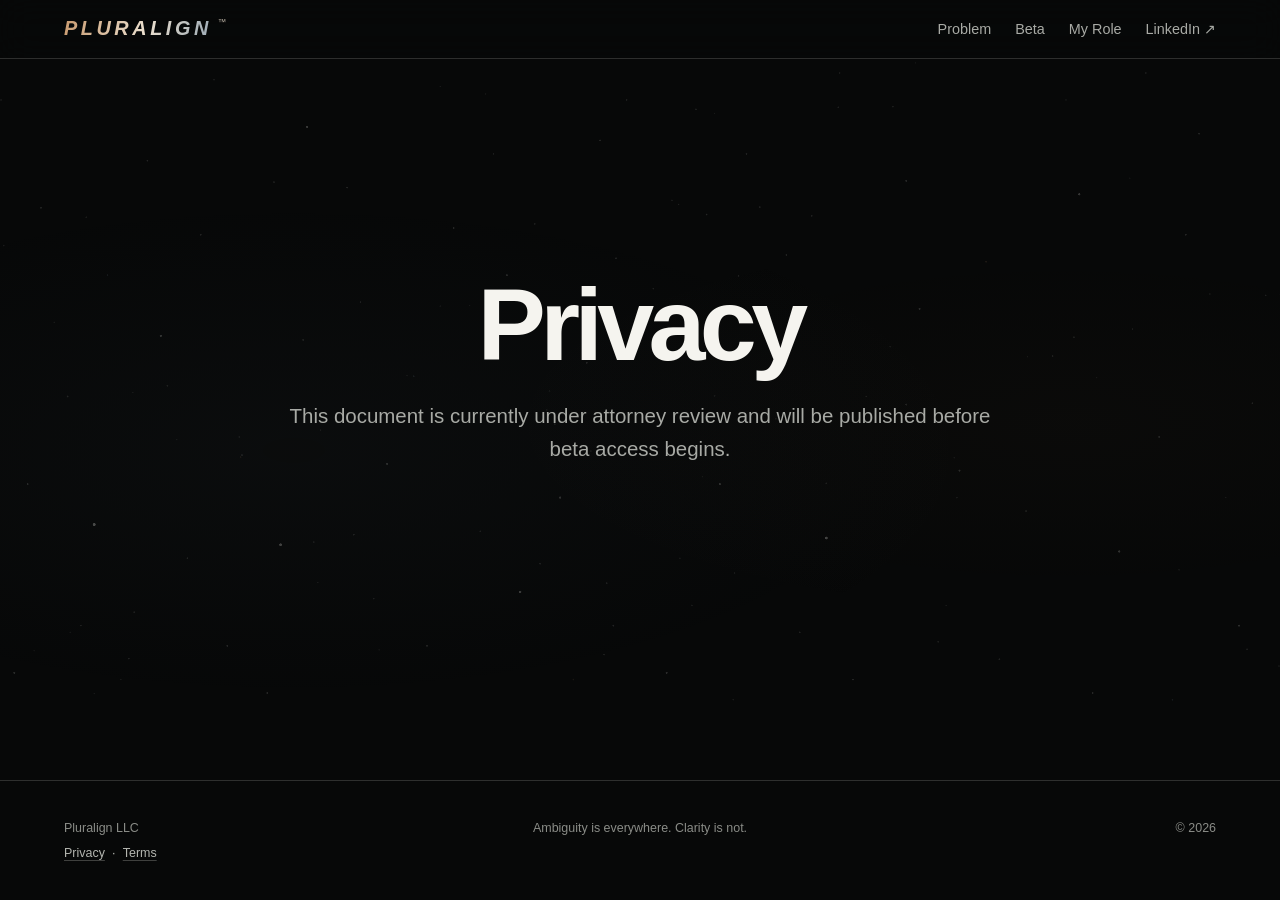
==== privacy/index.html @ baff6022 "Add beta legal page placeholders" ====
<!doctype html>
<html lang="en">
<head>
  <meta charset="utf-8" />
  <meta name="viewport" content="width=device-width, initial-scale=1" />
  <title>Privacy — Pluralign</title>
  <link rel="icon" href="../assets/favicon.svg" type="image/svg+xml" />
  <link rel="stylesheet" href="../styles.css?v=20260801-1" />
</head>
<body class="legal-body">
  <a class="skip" href="#main">Skip to Main Content</a>
  <header class="header">
    <a class="brand" href="../#top" aria-label="Pluralign trademark">PLURALIGN<sup class="brand-mark" aria-hidden="true">™</sup></a>
    <nav aria-label="Primary Navigation">
      <a href="../#problem">Problem</a>
      <a href="../#beta">Beta</a>
      <a href="../#role">My Role</a>
      <a href="https://www.linkedin.com/company/pluralign" target="_blank" rel="noopener noreferrer">LinkedIn ↗</a>
    </nav>
  </header>

  <main class="legal-main" id="main">
    <section class="section closing legal-page">
      <h1>Privacy</h1>
      <p class="legal-status">This document is currently under attorney review and will be published before beta access begins.</p>
    </section>
  </main>

  <footer>
    <div class="footer-identity">
      <span>Pluralign LLC</span>
      <nav class="footer-legal" aria-label="Legal">
        <a href="https://beta.getpluralign.com/privacy" aria-current="page">Privacy</a>
        <span aria-hidden="true">·</span>
        <a href="https://beta.getpluralign.com/terms">Terms</a>
      </nav>
    </div>
    <span class="footer-motto">Ambiguity is everywhere. Clarity is not.</span>
    <span class="footer-copyright">© 2026</span>
  </footer>
</body>
</html>
---- styles.css ----
:root{--black:#070808;--charcoal:#161817;--paper:#eeeae1;--white:#f5f4ef;--muted:#a8aaa5;--ink:#171817;--ink-muted:#62635f;--orange:#c86c3b;--gold:#d4a93d;--teal:#48a8a5;--blue:#4d86c6;--violet:#7b68bd;--line-dark:rgba(245,244,239,.16);--line-light:rgba(23,24,23,.17);--pad:clamp(1.25rem,5vw,5rem);font-family:Inter,"Helvetica Neue",Arial,sans-serif}*{box-sizing:border-box}html{scroll-behavior:smooth;background:var(--black)}body{margin:0;background:var(--black);color:var(--white);-webkit-font-smoothing:antialiased}a{color:inherit;text-decoration:none}.skip{position:fixed;left:1rem;top:1rem;transform:translateY(-180%);background:white;color:black;padding:.7rem 1rem;z-index:100}.skip:focus{transform:none}.header{position:sticky;top:0;z-index:10;display:flex;justify-content:space-between;align-items:center;padding:1.2rem var(--pad);background:rgba(7,8,8,.88);border-bottom:1px solid var(--line-dark);backdrop-filter:blur(16px)}.brand{font-weight:750}.header nav{display:flex;gap:1.5rem;color:var(--muted);font-size:.9rem}.header nav a:hover{color:var(--white)}.hero{position:relative;min-height:760px;padding:8rem var(--pad) 5rem;overflow:hidden;isolation:isolate}.eyebrow{font-family:ui-monospace,SFMono-Regular,Consolas,monospace;color:var(--muted);font-size:.78rem;letter-spacing:.09em}.hero h1{max-width:980px;margin:1.8rem 0 1.6rem;font-size:clamp(3.6rem,7vw,7.3rem);line-height:.94;letter-spacing:-.065em}.lead{max-width:780px;color:#c7c8c2;font-size:clamp(1.1rem,2vw,1.55rem);line-height:1.55}.chips{display:flex;flex-wrap:wrap;gap:.55rem;margin-top:2.2rem}.chips span{border:1px solid var(--line-dark);border-radius:999px;padding:.55rem .75rem;color:var(--muted);font-size:.78rem}.note{max-width:770px;margin-top:2.5rem;padding-left:1rem;border-left:2px solid var(--teal);color:#8f918c;line-height:1.6}.arcs{position:absolute;z-index:-1;right:-270px;bottom:-600px;width:1150px;height:1150px;opacity:.6}.arcs i{position:absolute;inset:calc(var(--i,0)*45px);border:1px solid transparent;border-radius:50%}.arcs i:nth-child(1){--i:0;border-top-color:var(--orange)}.arcs i:nth-child(2){--i:1;border-top-color:var(--gold)}.arcs i:nth-child(3){--i:2;border-top-color:var(--teal)}.arcs i:nth-child(4){--i:3;border-top-color:var(--blue)}.arcs i:nth-child(5){--i:4;border-top-color:var(--violet)}.section{padding:clamp(5rem,9vw,9rem) var(--pad)}.paper{background:var(--paper);color:var(--ink)}.dark{background:var(--charcoal);color:var(--white)}.section-label{display:flex;gap:1rem;padding-bottom:1rem;border-bottom:1px solid var(--line-light);color:var(--ink-muted);font-family:ui-monospace,SFMono-Regular,Consolas,monospace;font-size:.75rem;text-transform:uppercase}.section-label.light{border-color:var(--line-dark);color:var(--muted)}.two-col{display:grid;grid-template-columns:minmax(0,1.2fr) minmax(300px,.7fr);gap:clamp(3rem,9vw,10rem);padding-top:4rem}.section h2{margin:0;font-size:clamp(2.8rem,5.5vw,5.7rem);line-height:.98;letter-spacing:-.055em}.role-title{text-wrap:balance}.two-col p,.wide-copy{font-size:1rem;line-height:1.72;color:var(--ink-muted)}.dark .two-col p,.dark .wide-copy{color:#b7b9b3}.two-col p+p{margin-top:1.2rem}.list{margin-top:2rem}.list article{display:grid;grid-template-columns:45px 1fr;gap:1rem;padding:1rem 0;border-top:1px solid var(--line-light)}.list b{font-family:ui-monospace,SFMono-Regular,Consolas,monospace;color:var(--ink-muted)}blockquote{margin:1.8rem 0;padding:1.5rem;border-left:3px solid var(--teal);background:rgba(72,168,165,.08);font-size:1.3rem;line-height:1.5}.wide-copy{max-width:850px;margin-top:1.8rem}.cards{display:grid;gap:1rem;margin-top:3rem}.cards.three{grid-template-columns:repeat(3,1fr)}.cards.two{grid-template-columns:repeat(2,1fr)}.cards article,.principle-card{min-height:230px;padding:1.6rem;border:1px solid var(--line-light);background:rgba(255,255,255,.35)}.cards article>span{font-family:ui-monospace,SFMono-Regular,Consolas,monospace;color:var(--ink-muted);font-size:.72rem}.cards h3{margin:3rem 0 1rem;font-size:1.9rem;letter-spacing:-.04em}.cards p{color:var(--ink-muted);line-height:1.6}.metric-grid{display:grid;grid-template-columns:repeat(2,1fr);gap:1px;margin-top:3rem;background:var(--line-dark)}.metric-grid article{min-height:180px;padding:1.7rem;background:var(--charcoal)}.metric-grid b{color:var(--muted);font-family:ui-monospace,SFMono-Regular,Consolas,monospace}.metric-grid p{margin-top:3.5rem;font-size:1.35rem}.decision-list{margin-top:3rem}.decision-list article{display:grid;grid-template-columns:1fr 1fr;gap:3rem;padding:1.5rem 0;border-top:1px solid var(--line-dark)}.decision-list h3{margin:0;font-size:1.35rem}.decision-list p{margin:0;color:#b7b9b3;line-height:1.6}.dark-chips span{border-color:var(--line-light);color:var(--ink-muted)}.closing{text-align:center;min-height:620px;display:flex;flex-direction:column;align-items:center;justify-content:center;background:var(--black);position:relative}.closing h2{max-width:900px;margin:1.5rem auto}.closing>p:not(.eyebrow){max-width:720px;margin:1.5rem auto;color:var(--muted);line-height:1.65}.actions{display:flex;justify-content:center;gap:.8rem;margin-top:1.2rem}.button{display:inline-flex;padding:1rem 1.2rem;background:var(--white);color:var(--black);font-weight:700}.button.secondary{background:transparent;color:var(--white);border:1px solid var(--line-dark)}.public-notice{width:min(720px,100%);margin-top:clamp(4rem,8vw,7rem);padding:2rem 0 2.5rem;border-top:1px solid var(--line-dark);text-align:left}.public-notice .public-notice-heading{margin:0 0 1rem;color:var(--muted);font-family:ui-monospace,SFMono-Regular,Consolas,monospace;font-size:.72rem;letter-spacing:.12em;line-height:1.5;text-transform:uppercase}.public-notice .public-notice-body{max-width:64ch;margin:0;color:#c2c4be;font-size:1rem;line-height:1.7}footer{display:grid;grid-template-columns:1fr auto 1fr;gap:2rem;padding:2.5rem var(--pad);border-top:1px solid var(--line-dark);color:#8a8c87;font-size:.78rem}footer span:last-child{text-align:right}@media(max-width:800px){.header nav{display:none}.two-col{grid-template-columns:1fr}.cards.three,.cards.two,.metric-grid{grid-template-columns:1fr}.decision-list article{grid-template-columns:1fr;gap:.7rem}footer{grid-template-columns:1fr}footer span:last-child{text-align:left}.hero{min-height:660px}.hero h1{font-size:clamp(3rem,13vw,4.6rem)}.actions{flex-direction:column;width:100%}.button{justify-content:center}.public-notice{margin-top:4rem;padding:1.75rem 0 2.25rem}}

/* Pluralign visual refinement */
.section-label{text-transform:none}
.hero h1,.section h2,.cards h3,.decision-list h3{text-wrap:balance}
.hero h1{color:var(--white)}
@supports ((-webkit-background-clip:text) or (background-clip:text)){
  .hero h1{
    background:linear-gradient(108deg,#bf946c 0%,#e7ddd0 22%,#e7ddd0 78%,#8799a9 100%);
    -webkit-background-clip:text;
    background-clip:text;
    color:transparent;
    -webkit-text-fill-color:transparent;
  }
}

.hero::before,.closing::before{
  content:"";
  position:absolute;
  inset:0;
  z-index:-2;
  pointer-events:none;
  background-image:
    radial-gradient(ellipse at 76% 40%,rgba(111,128,145,.045) 0%,transparent 48%),
    radial-gradient(ellipse at 18% 44%,rgba(191,148,108,.025) 0%,transparent 38%),
    radial-gradient(circle at 3% 63%,rgba(245,244,239,.11) 0 .5px,transparent 1px),
    radial-gradient(circle at 5% 14%,rgba(245,244,239,.18) 0 .7px,transparent 1.2px),
    radial-gradient(circle at 8% 87%,rgba(245,244,239,.13) 0 .6px,transparent 1.1px),
    radial-gradient(circle at 11% 42%,rgba(245,244,239,.13) 0 .6px,transparent 1.1px),
    radial-gradient(circle at 12% 96%,rgba(245,244,239,.1) 0 .5px,transparent 1px),
    radial-gradient(circle at 14% 25%,rgba(245,244,239,.2) 0 .8px,transparent 1.3px),
    radial-gradient(circle at 17% 78%,rgba(245,244,239,.22) 0 .8px,transparent 1.3px),
    radial-gradient(circle at 19% 54%,rgba(245,244,239,.11) 0 .5px,transparent 1px),
    radial-gradient(circle at 23% 9%,rgba(245,244,239,.12) 0 .6px,transparent 1.1px),
    radial-gradient(circle at 26% 37%,rgba(245,244,239,.16) 0 .7px,transparent 1.2px),
    radial-gradient(circle at 29% 61%,rgba(245,244,239,.16) 0 .7px,transparent 1.2px),
    radial-gradient(circle at 31% 91%,rgba(245,244,239,.1) 0 .5px,transparent 1px),
    radial-gradient(circle at 34% 6%,rgba(245,244,239,.14) 0 .6px,transparent 1.1px),
    radial-gradient(circle at 36% 27%,rgba(245,244,239,.28) 0 1px,transparent 1.6px),
    radial-gradient(circle at 39% 69%,rgba(245,244,239,.12) 0 .6px,transparent 1.1px),
    radial-gradient(circle at 42% 84%,rgba(245,244,239,.12) 0 .6px,transparent 1.1px),
    radial-gradient(circle at 44% 35%,rgba(245,244,239,.18) 0 .7px,transparent 1.2px),
    radial-gradient(circle at 48% 7%,rgba(245,244,239,.17) 0 .7px,transparent 1.2px),
    radial-gradient(circle at 51% 92%,rgba(245,244,239,.11) 0 .5px,transparent 1px),
    radial-gradient(circle at 52% 14%,rgba(245,244,239,.13) 0 .6px,transparent 1.1px),
    radial-gradient(circle at 54% 53%,rgba(245,244,239,.13) 0 .6px,transparent 1.1px),
    radial-gradient(circle at 56% 33%,rgba(245,244,239,.19) 0 .8px,transparent 1.3px),
    radial-gradient(circle at 59% 19%,rgba(245,244,239,.24) 0 .9px,transparent 1.4px),
    radial-gradient(circle at 61% 84%,rgba(245,244,239,.1) 0 .5px,transparent 1px),
    radial-gradient(circle at 64% 73%,rgba(245,244,239,.14) 0 .6px,transparent 1.1px),
    radial-gradient(circle at 66% 11%,rgba(245,244,239,.12) 0 .6px,transparent 1.1px),
    radial-gradient(circle at 69% 38%,rgba(245,244,239,.17) 0 .7px,transparent 1.2px),
    radial-gradient(circle at 71% 62%,rgba(245,244,239,.11) 0 .5px,transparent 1px),
    radial-gradient(circle at 75% 88%,rgba(245,244,239,.23) 0 .8px,transparent 1.3px),
    radial-gradient(circle at 77% 26%,rgba(245,244,239,.27) 0 1px,transparent 1.6px),
    radial-gradient(circle at 81% 11%,rgba(245,244,239,.14) 0 .6px,transparent 1.1px),
    radial-gradient(circle at 83% 72%,rgba(245,244,239,.12) 0 .6px,transparent 1.1px),
    radial-gradient(circle at 86% 57%,rgba(245,244,239,.2) 0 .8px,transparent 1.3px),
    radial-gradient(circle at 88% 16%,rgba(245,244,239,.1) 0 .5px,transparent 1px),
    radial-gradient(circle at 91% 29%,rgba(245,244,239,.31) 0 1.1px,transparent 1.7px),
    radial-gradient(circle at 93% 48%,rgba(245,244,239,.13) 0 .6px,transparent 1.1px),
    radial-gradient(circle at 95% 76%,rgba(245,244,239,.12) 0 .6px,transparent 1.1px),
    radial-gradient(circle at 97% 7%,rgba(245,244,239,.16) 0 .7px,transparent 1.2px),
    radial-gradient(circle at 98% 92%,rgba(245,244,239,.09) 0 .5px,transparent 1px);
  background-repeat:no-repeat;
  opacity:.88;
}
.hero::after,.closing::after{
  content:"";
  position:absolute;
  inset:0;
  z-index:-2;
  pointer-events:none;
  background-image:
    radial-gradient(circle at 2% 8%,rgba(245,244,239,.09) 0 .45px,transparent .95px),
    radial-gradient(circle at 4% 47%,rgba(245,244,239,.12) 0 .55px,transparent 1px),
    radial-gradient(circle at 6% 33%,rgba(245,244,239,.08) 0 .45px,transparent .95px),
    radial-gradient(circle at 9% 72%,rgba(245,244,239,.14) 0 .6px,transparent 1.05px),
    radial-gradient(circle at 10% 3%,rgba(135,153,169,.15) 0 .55px,transparent 1.05px),
    radial-gradient(circle at 13% 58%,rgba(245,244,239,.09) 0 .5px,transparent 1px),
    radial-gradient(circle at 16% 4%,rgba(245,244,239,.15) 0 .65px,transparent 1.1px),
    radial-gradient(circle at 18% 92%,rgba(245,244,239,.08) 0 .45px,transparent .95px),
    radial-gradient(circle at 21% 31%,rgba(245,244,239,.11) 0 .55px,transparent 1px),
    radial-gradient(circle at 24% 68%,rgba(191,148,108,.13) 0 .6px,transparent 1.1px),
    radial-gradient(circle at 27% 17%,rgba(245,244,239,.08) 0 .45px,transparent .95px),
    radial-gradient(circle at 30% 80%,rgba(245,244,239,.15) 0 .65px,transparent 1.1px),
    radial-gradient(circle at 33% 48%,rgba(245,244,239,.1) 0 .5px,transparent 1px),
    radial-gradient(circle at 35% 96%,rgba(245,244,239,.09) 0 .5px,transparent 1px),
    radial-gradient(circle at 38% 13%,rgba(245,244,239,.12) 0 .55px,transparent 1.05px),
    radial-gradient(circle at 40% 57%,rgba(135,153,169,.12) 0 .55px,transparent 1.05px),
    radial-gradient(circle at 43% 3%,rgba(245,244,239,.09) 0 .45px,transparent .95px),
    radial-gradient(circle at 45% 75%,rgba(245,244,239,.14) 0 .6px,transparent 1.05px),
    radial-gradient(circle at 47% 24%,rgba(245,244,239,.08) 0 .45px,transparent .95px),
    radial-gradient(circle at 49% 64%,rgba(245,244,239,.11) 0 .5px,transparent 1px),
    radial-gradient(circle at 53% 86%,rgba(245,244,239,.13) 0 .6px,transparent 1.05px),
    radial-gradient(circle at 55% 6%,rgba(191,148,108,.12) 0 .55px,transparent 1.05px),
    radial-gradient(circle at 57% 46%,rgba(245,244,239,.08) 0 .45px,transparent .95px),
    radial-gradient(circle at 60% 66%,rgba(245,244,239,.15) 0 .65px,transparent 1.1px),
    radial-gradient(circle at 62% 28%,rgba(245,244,239,.1) 0 .5px,transparent 1px),
    radial-gradient(circle at 65% 94%,rgba(245,244,239,.08) 0 .45px,transparent .95px),
    radial-gradient(circle at 67% 51%,rgba(135,153,169,.14) 0 .6px,transparent 1.1px),
    radial-gradient(circle at 70% 18%,rgba(245,244,239,.1) 0 .5px,transparent 1px),
    radial-gradient(circle at 72% 79%,rgba(245,244,239,.13) 0 .6px,transparent 1.05px),
    radial-gradient(circle at 74% 43%,rgba(245,244,239,.08) 0 .45px,transparent .95px),
    radial-gradient(circle at 78% 4%,rgba(245,244,239,.14) 0 .6px,transparent 1.05px),
    radial-gradient(circle at 80% 39%,rgba(191,148,108,.11) 0 .55px,transparent 1.05px),
    radial-gradient(circle at 82% 95%,rgba(245,244,239,.09) 0 .5px,transparent 1px),
    radial-gradient(circle at 84% 24%,rgba(245,244,239,.12) 0 .55px,transparent 1px),
    radial-gradient(circle at 87% 83%,rgba(245,244,239,.14) 0 .6px,transparent 1.05px),
    radial-gradient(circle at 89% 6%,rgba(245,244,239,.08) 0 .45px,transparent .95px),
    radial-gradient(circle at 90% 66%,rgba(135,153,169,.13) 0 .55px,transparent 1.05px),
    radial-gradient(circle at 92% 14%,rgba(245,244,239,.11) 0 .5px,transparent 1px),
    radial-gradient(circle at 94% 59%,rgba(245,244,239,.08) 0 .45px,transparent .95px),
    radial-gradient(circle at 96% 35%,rgba(245,244,239,.15) 0 .65px,transparent 1.1px),
    radial-gradient(circle at 99% 69%,rgba(245,244,239,.09) 0 .5px,transparent 1px),
    radial-gradient(circle at 36% 35.1%,rgba(245,244,239,.10) 0 .6px,transparent 1.1px),
    radial-gradient(circle at 62.8% 61.5%,rgba(245,244,239,.07) 0 .45px,transparent .95px),
    radial-gradient(circle at 46.1% 17%,rgba(245,244,239,.08) 0 .55px,transparent 1.05px),
    radial-gradient(circle at 9.5% 22.3%,rgba(245,244,239,.06) 0 .65px,transparent 1.15px),
    radial-gradient(circle at 47.1% 76.5%,rgba(245,244,239,.11) 0 .45px,transparent .95px),
    radial-gradient(circle at 30% 46.8%,rgba(245,244,239,.12) 0 .65px,transparent 1.15px),
    radial-gradient(circle at 1.4% 97.3%,rgba(245,244,239,.09) 0 .55px,transparent 1.05px),
    radial-gradient(circle at 15.7% 50.8%,rgba(245,244,239,.07) 0 .45px,transparent .95px),
    radial-gradient(circle at 44.4% 48.1%,rgba(245,244,239,.07) 0 .65px,transparent 1.15px),
    radial-gradient(circle at 71.5% 27.5%,rgba(245,244,239,.11) 0 .6px,transparent 1.1px),
    radial-gradient(circle at 27.6% 11.6%,rgba(245,244,239,.10) 0 .55px,transparent 1.05px),
    radial-gradient(circle at 74.2% 20.4%,rgba(245,244,239,.08) 0 .4px,transparent .9px),
    radial-gradient(circle at 17.4% 56.8%,rgba(245,244,239,.11) 0 .5px,transparent 1px),
    radial-gradient(circle at 75.3% 56.4%,rgba(245,244,239,.10) 0 .65px,transparent 1.15px),
    radial-gradient(circle at 41% 76.1%,rgba(245,244,239,.11) 0 .55px,transparent 1.05px),
    radial-gradient(circle at 7.2% 63.2%,rgba(245,244,239,.06) 0 .65px,transparent 1.15px),
    radial-gradient(circle at 95.5% 10.3%,rgba(245,244,239,.06) 0 .55px,transparent 1.05px),
    radial-gradient(circle at 92.8% 13%,rgba(245,244,239,.07) 0 .45px,transparent .95px),
    radial-gradient(circle at 4.4% 10.5%,rgba(245,244,239,.12) 0 .45px,transparent .95px),
    radial-gradient(circle at 80.1% 42%,rgba(245,244,239,.07) 0 .6px,transparent 1.1px),
    radial-gradient(circle at 56.4% 43.9%,rgba(245,244,239,.09) 0 .55px,transparent 1.05px),
    radial-gradient(circle at 77.5% 79.8%,rgba(245,244,239,.09) 0 .65px,transparent 1.15px),
    radial-gradient(circle at 79.9% 39.3%,rgba(245,244,239,.09) 0 .65px,transparent 1.15px),
    radial-gradient(circle at 52.7% 9.7%,rgba(245,244,239,.10) 0 .55px,transparent 1.05px),
    radial-gradient(circle at 97.8% 70.4%,rgba(245,244,239,.09) 0 .55px,transparent 1.05px),
    radial-gradient(circle at 13.2% 80.4%,rgba(245,244,239,.07) 0 .4px,transparent .9px),
    radial-gradient(circle at 39.1% 52.7%,rgba(245,244,239,.08) 0 .55px,transparent 1.05px),
    radial-gradient(circle at 56.8% 48.8%,rgba(245,244,239,.06) 0 .65px,transparent 1.15px),
    radial-gradient(circle at 61.6% 92.9%,rgba(245,244,239,.06) 0 .55px,transparent 1.05px),
    radial-gradient(circle at 20.9% 53.9%,rgba(245,244,239,.07) 0 .4px,transparent .9px),
    radial-gradient(circle at 52.5% 20.3%,rgba(245,244,239,.11) 0 .55px,transparent 1.05px),
    radial-gradient(circle at 57.5% 23.2%,rgba(245,244,239,.10) 0 .65px,transparent 1.15px),
    radial-gradient(circle at 45.3% 36.1%,rgba(245,244,239,.07) 0 .4px,transparent .9px),
    radial-gradient(circle at 85.5% 49.6%,rgba(245,244,239,.10) 0 .6px,transparent 1.1px),
    radial-gradient(circle at 26.4% 38.9%,rgba(245,244,239,.07) 0 .45px,transparent .95px),
    radial-gradient(circle at 44.4% 90%,rgba(245,244,239,.08) 0 .45px,transparent .95px),
    radial-gradient(circle at 31.2% 55.4%,rgba(245,244,239,.08) 0 .55px,transparent 1.05px),
    radial-gradient(circle at 1.7% 2.9%,rgba(245,244,239,.09) 0 .5px,transparent 1px),
    radial-gradient(circle at 53.7% 39.9%,rgba(245,244,239,.06) 0 .65px,transparent 1.15px),
    radial-gradient(circle at 1.9% 63.1%,rgba(245,244,239,.09) 0 .4px,transparent .9px),
    radial-gradient(circle at 84.8% 41.6%,rgba(245,244,239,.07) 0 .45px,transparent .95px),
    radial-gradient(circle at 29.3% 97.5%,rgba(245,244,239,.06) 0 .4px,transparent .9px),
    radial-gradient(circle at 26.2% 33%,rgba(245,244,239,.08) 0 .6px,transparent 1.1px),
    radial-gradient(circle at 35.1% 90.9%,rgba(245,244,239,.11) 0 .55px,transparent 1.05px),
    radial-gradient(circle at 88.1% 48.6%,rgba(245,244,239,.07) 0 .4px,transparent .9px),
    radial-gradient(circle at 88.4% 9.1%,rgba(245,244,239,.12) 0 .5px,transparent 1px),
    radial-gradient(circle at 91.6% 74.6%,rgba(245,244,239,.09) 0 .5px,transparent 1px),
    radial-gradient(circle at 37.1% 74.8%,rgba(245,244,239,.11) 0 .55px,transparent 1.05px),
    radial-gradient(circle at 91% 3.9%,rgba(245,244,239,.08) 0 .4px,transparent .9px),
    radial-gradient(circle at 69.6% 10.4%,rgba(245,244,239,.06) 0 .45px,transparent .95px),
    radial-gradient(circle at 42.9% 21.8%,rgba(245,244,239,.08) 0 .6px,transparent 1.1px),
    radial-gradient(circle at 65% 61.4%,rgba(245,244,239,.06) 0 .55px,transparent 1.05px),
    radial-gradient(circle at 67.5% 51.1%,rgba(245,244,239,.06) 0 .55px,transparent 1.05px),
    radial-gradient(circle at 39.8% 44.7%,rgba(245,244,239,.07) 0 .6px,transparent 1.1px),
    radial-gradient(circle at 47.6% 77.1%,rgba(245,244,239,.08) 0 .55px,transparent 1.05px),
    radial-gradient(circle at 42.6% 65.9%,rgba(245,244,239,.11) 0 .55px,transparent 1.05px),
    radial-gradient(circle at 57.9% 73.6%,rgba(245,244,239,.12) 0 .45px,transparent .95px),
    radial-gradient(circle at 51.8% 68.5%,rgba(245,244,239,.12) 0 .6px,transparent 1.1px),
    radial-gradient(circle at 45.8% 90.6%,rgba(245,244,239,.10) 0 .6px,transparent 1.1px),
    radial-gradient(circle at 74.5% 26.4%,rgba(245,244,239,.11) 0 .45px,transparent .95px);
  background-repeat:no-repeat;
  opacity:.88;
}
.closing{isolation:isolate;overflow:hidden}
.closing::before,.closing::after{z-index:-1;transform:rotate(180deg) scale(1.04)}

.status-closing h2{
  max-width:820px;
  margin:1.7rem auto 2.1rem;
  font-size:clamp(2.75rem,5vw,5.15rem);
  font-weight:650;
  line-height:.98;
  letter-spacing:-.045em;
  text-wrap:balance;
}
.status-closing h2 span{display:block}
.status-closing .actions{margin-top:0}
@supports ((-webkit-background-clip:text) or (background-clip:text)){
  .status-closing h2{
    background:linear-gradient(108deg,#c6a17d 0%,#ece4d9 24%,#f0ece4 68%,#98a8b5 100%);
    -webkit-background-clip:text;
    background-clip:text;
    color:transparent;
    -webkit-text-fill-color:transparent;
  }
}

.role-attribution{
  display:grid;
  grid-template-columns:minmax(0,1.25fr) minmax(240px,.55fr);
  align-items:end;
  gap:clamp(3rem,9vw,10rem);
  padding-top:4rem;
}
.role-byline{
  width:min(100%,360px);
  padding:1.2rem 0 .35rem;
  border-top:1px solid var(--line-light);
}
.role-name{
  margin:0;
  color:var(--ink);
  font-size:clamp(1.35rem,2.2vw,2rem);
  font-weight:650;
  line-height:1.15;
  letter-spacing:-.025em;
}
.role-founder{
  margin:.5rem 0 0;
  color:var(--ink-muted);
  font-size:.9rem;
  line-height:1.5;
}

@media (max-width:800px){
  .hero::after,.closing::after{opacity:.56}
  .role-attribution{
    grid-template-columns:1fr;
    gap:2.5rem;
    padding-top:3rem;
  }
  .role-byline{width:min(100%,320px)}
  .status-closing h2{
    max-width:11.5em;
    margin:1.5rem auto 1.9rem;
    font-size:clamp(2.35rem,11vw,3.2rem);
    line-height:1;
    letter-spacing:-.04em;
  }
  .status-closing h2 span{display:inline}
  .status-closing h2 span:last-child{white-space:nowrap}
}
@media (max-height:720px) and (min-width:801px){
  .hero{min-height:700px;padding-top:6.5rem}
}
@media (prefers-reduced-motion:reduce){
  html{scroll-behavior:auto}
}
@media (forced-colors:active){
  .hero h1,.status-closing h2{background:none;color:CanvasText;-webkit-text-fill-color:CanvasText}
  .hero::before,.hero::after,.closing::before,.closing::after{display:none}
}

/* Pluralign visual system — controlled second pass */
@property --wordmark-a{
  syntax:"<color>";
  inherits:false;
  initial-value:#ece3d6;
}
@property --wordmark-b{
  syntax:"<color>";
  inherits:false;
  initial-value:#ece3d6;
}
@property --wordmark-c{
  syntax:"<color>";
  inherits:false;
  initial-value:#ded9d0;
}

.brand{
  --wordmark-a:#c99b70;
  --wordmark-b:#eadfce;
  --wordmark-c:#91a3b2;
  position:relative;
  display:inline-block;
  color:var(--wordmark-b);
  font-size:clamp(1.1rem,1.55vw,1.35rem);
  font-style:italic;
  font-weight:650;
  letter-spacing:.18em;
  line-height:1;
  padding-right:.5em;
  text-transform:uppercase;
  white-space:nowrap;
  transition:
    --wordmark-a 900ms ease,
    --wordmark-b 900ms ease,
    --wordmark-c 900ms ease,
    color 900ms ease;
}
.brand-mark{
  position:absolute;
  inset-inline-start:calc(100% - .47em);
  top:-.18em;
  color:inherit;
  font-size:.42em;
  font-style:normal;
  font-weight:500;
  letter-spacing:0;
  line-height:1;
  opacity:.78;
  -webkit-text-fill-color:currentColor;
}
.brand[data-tone="problem"]{
  --wordmark-a:#d5a067;
  --wordmark-b:#e7dac8;
  --wordmark-c:#c5a16e;
}
.brand[data-tone="hypothesis"]{
  --wordmark-a:#a9c8bd;
  --wordmark-b:#d8ded8;
  --wordmark-c:#8fa6b4;
}
.brand[data-tone="beta"]{
  --wordmark-a:#82b4a3;
  --wordmark-b:#b7cec6;
  --wordmark-c:#789bb3;
}
.brand[data-tone="success"]{
  --wordmark-a:#88a9c5;
  --wordmark-b:#d6deda;
  --wordmark-c:#a4b4bd;
}
.brand[data-tone="principles"]{
  --wordmark-a:#cda574;
  --wordmark-b:#e5ddd0;
  --wordmark-c:#8da6b9;
}
.brand[data-tone="decisions"]{
  --wordmark-a:#879fba;
  --wordmark-b:#a295b7;
  --wordmark-c:#d2ceca;
}
.brand[data-tone="role"]{
  --wordmark-a:#7f88bd;
  --wordmark-b:#9a80b4;
  --wordmark-c:#ddd3c9;
}
.brand[data-tone="closing"]{
  --wordmark-a:#c99c68;
  --wordmark-b:#ddd6cb;
  --wordmark-c:#879caf;
}
@supports ((-webkit-background-clip:text) or (background-clip:text)){
  .brand{
    background:linear-gradient(105deg,var(--wordmark-a),var(--wordmark-b) 52%,var(--wordmark-c));
    -webkit-background-clip:text;
    background-clip:text;
    -webkit-text-fill-color:transparent;
  }
}
.brand:focus-visible{
  outline:2px solid var(--wordmark-b);
  outline-offset:5px;
}

.section-label{
  align-items:baseline;
  gap:.55rem;
  font-size:.76rem;
  font-weight:600;
  line-height:1.35;
}
.section-label>span,
.section-label>p{
  margin:0;
}
.section-label>span{
  flex:none;
  font-variant-numeric:tabular-nums;
}
.lead{
  max-width:68ch;
}

.hero{
  padding-top:clamp(3rem,3.8vw,3.5rem);
}
.hero>.eyebrow{
  margin-top:0;
}
.hero h1{
  max-width:min(63vw,980px);
}

@media (min-width:801px){
  .hero-title-line{display:block}
  .lead{
    max-width:min(780px,58ch);
    font-size:clamp(1.45rem,.7rem + 1.25vw,1.9rem);
    line-height:1.48;
  }
}

.visual-system-ready .hero::before,
.visual-system-ready .hero::after,
.visual-system-ready .closing::before,
.visual-system-ready .closing::after{
  content:none;
  display:none;
}
.hero,
.status-closing{
  background-color:var(--black);
  isolation:isolate;
  overflow:hidden;
}
.signal-field{
  position:absolute;
  inset:0;
  z-index:0;
  display:block;
  width:100%;
  height:100%;
  max-width:none;
  pointer-events:none;
}
.hero>:not(.signal-field),
.status-closing>:not(.signal-field){
  position:relative;
  z-index:1;
}
.signal-field-closing{opacity:.82}

@media (max-width:800px){
  .brand{
    font-size:1rem;
    letter-spacing:.16em;
  }
  .hero{
    padding-top:3.75rem;
  }
  .hero h1{
    max-width:100%;
  }
  .two-col>div{max-width:62ch}
  .signal-field-hero{opacity:.9}
  .signal-field-closing{opacity:.66}
}

@media (min-width:700px) and (max-width:800px){
  .hero h1{font-size:clamp(3rem,13vw,4.5rem)}
}

@media (min-width:801px){
  .section-label{
    gap:.625rem;
    font-size:clamp(.875rem,.82rem + .12vw,.95rem);
  }
}

@media (max-height:720px) and (min-width:801px){
  .hero{padding-top:2.75rem}
}

@media (prefers-reduced-motion:reduce){
  .brand{transition-duration:.01ms}
}

@media (forced-colors:active){
  .signal-field{display:none}
  .brand{
    background:none;
    color:CanvasText;
    -webkit-text-fill-color:CanvasText;
  }
}

/* Persistent legal navigation */
.footer-identity{
  display:flex;
  flex-direction:column;
  align-items:flex-start;
  gap:.7rem;
}
.footer-legal{
  display:flex;
  align-items:center;
  gap:.45rem;
  color:#b4b6b0;
  white-space:nowrap;
}
.footer-legal a{
  text-decoration:underline;
  text-decoration-color:rgba(180,182,176,.32);
  text-underline-offset:.24em;
  transition:color 180ms ease,text-decoration-color 180ms ease;
}
.footer-legal a:hover{
  color:var(--white);
  text-decoration-color:currentColor;
}
.footer-legal a:focus-visible{
  outline:2px solid var(--white);
  outline-offset:4px;
}
.legal-body{
  min-height:100vh;
  display:flex;
  flex-direction:column;
}
.legal-main{flex:1}
.legal-page{
  min-height:clamp(520px,72vh,760px);
  padding-block:clamp(6rem,10vw,10rem);
}
.legal-page h1{
  max-width:900px;
  margin:0;
  font-size:clamp(3.5rem,8vw,7.5rem);
  line-height:.96;
  letter-spacing:-.055em;
}
.legal-page .legal-status{
  max-width:62ch;
  margin:2rem 0 0;
  color:#c2c4be;
  font-size:clamp(1.05rem,1rem + .35vw,1.35rem);
  line-height:1.65;
}

@media (max-width:800px){
  footer{gap:1.4rem}
  .footer-identity{gap:.6rem}
  .legal-page{
    min-height:600px;
    padding-block:5.5rem;
  }
}

@media (prefers-reduced-motion:reduce){
  .footer-legal a{transition:none}
}
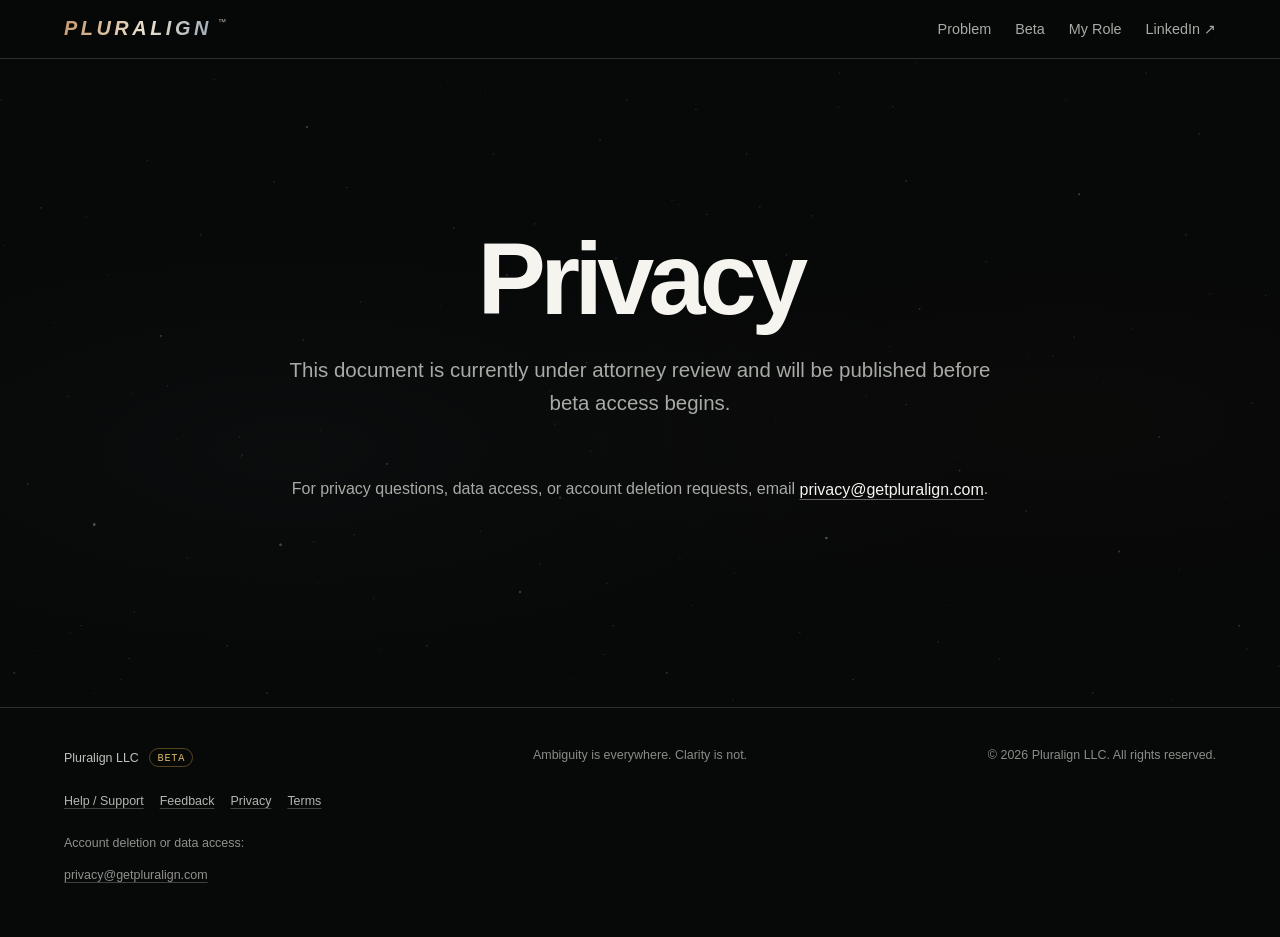
==== commit 73cbd80c: "Add official Pluralign contact channels" ====
--- a/privacy/index.html
+++ b/privacy/index.html
@@ -4,8 +4,9 @@
   <meta charset="utf-8" />
   <meta name="viewport" content="width=device-width, initial-scale=1" />
   <title>Privacy — Pluralign</title>
+  <link rel="canonical" href="https://beta.getpluralign.com/privacy" />
   <link rel="icon" href="../assets/favicon.svg" type="image/svg+xml" />
-  <link rel="stylesheet" href="../styles.css?v=20260801-1" />
+  <link rel="stylesheet" href="../styles.css?v=20260804-1" />
 </head>
 <body class="legal-body">
   <a class="skip" href="#main">Skip to Main Content</a>
@@ -23,20 +24,23 @@
     <section class="section closing legal-page">
       <h1>Privacy</h1>
       <p class="legal-status">This document is currently under attorney review and will be published before beta access begins.</p>
+      <p class="legal-contact">For privacy questions, data access, or account deletion requests, email <a href="mailto:privacy@getpluralign.com">privacy@getpluralign.com</a>.</p>
     </section>
   </main>
 
   <footer>
     <div class="footer-identity">
-      <span>Pluralign LLC</span>
-      <nav class="footer-legal" aria-label="Legal">
+      <span class="footer-company">Pluralign LLC <span class="beta-designation">Beta</span></span>
+      <nav class="footer-links" aria-label="Beta help and legal">
+        <a href="mailto:support@getpluralign.com" aria-label="Help / Support — email support@getpluralign.com">Help / Support</a>
+        <a href="mailto:hello@getpluralign.com?subject=Pluralign%20Beta%20Feedback" aria-label="Email beta feedback at hello@getpluralign.com">Feedback</a>
         <a href="https://beta.getpluralign.com/privacy" aria-current="page">Privacy</a>
-        <span aria-hidden="true">·</span>
         <a href="https://beta.getpluralign.com/terms">Terms</a>
       </nav>
+      <p class="footer-data-request">Account deletion or data access: <a href="mailto:privacy@getpluralign.com">privacy@getpluralign.com</a></p>
     </div>
     <span class="footer-motto">Ambiguity is everywhere. Clarity is not.</span>
-    <span class="footer-copyright">© 2026</span>
+    <span class="footer-copyright">© 2026 Pluralign LLC. All rights reserved.</span>
   </footer>
 </body>
 </html>
--- a/styles.css
+++ b/styles.css
@@ -472,31 +472,66 @@
   }
 }
 
-/* Persistent legal navigation */
+/* Persistent beta help and legal navigation */
 .footer-identity{
   display:flex;
   flex-direction:column;
   align-items:flex-start;
   gap:.7rem;
 }
-.footer-legal{
+.footer-company{
   display:flex;
+  flex-wrap:wrap;
   align-items:center;
-  gap:.45rem;
+  gap:.65rem;
+  color:#bfc1bb;
+}
+.beta-designation{
+  padding:.22rem .45rem;
+  border:1px solid rgba(212,169,61,.38);
+  border-radius:999px;
+  color:#d7b869;
+  font-family:ui-monospace,SFMono-Regular,Consolas,monospace;
+  font-size:.64rem;
+  letter-spacing:.08em;
+  line-height:1;
+  text-transform:uppercase;
+}
+.footer-links{
+  display:flex;
+  flex-wrap:wrap;
+  align-items:center;
+  gap:.25rem 1rem;
   color:#b4b6b0;
-  white-space:nowrap;
-}
-.footer-legal a{
+}
+.footer-links a,
+.footer-data-request a{
   text-decoration:underline;
   text-decoration-color:rgba(180,182,176,.32);
   text-underline-offset:.24em;
   transition:color 180ms ease,text-decoration-color 180ms ease;
 }
-.footer-legal a:hover{
+.footer-links a,
+.footer-data-request a{
+  min-height:44px;
+  align-items:center;
+  display:inline-flex;
+  vertical-align:middle;
+}
+.footer-data-request{
+  max-width:42ch;
+  margin:0;
+  color:#8f918c;
+  line-height:1.55;
+  overflow-wrap:anywhere;
+}
+.footer-links a:hover,
+.footer-data-request a:hover{
   color:var(--white);
   text-decoration-color:currentColor;
 }
-.footer-legal a:focus-visible{
+.footer-links a:focus-visible,
+.footer-data-request a:focus-visible{
   outline:2px solid var(--white);
   outline-offset:4px;
 }
@@ -524,6 +559,48 @@
   font-size:clamp(1.05rem,1rem + .35vw,1.35rem);
   line-height:1.65;
 }
+.legal-page .legal-contact,
+.closing .error-support{
+  max-width:62ch;
+  margin:1.25rem 0 0;
+  color:#aeb0aa;
+  font-size:1rem;
+  line-height:1.65;
+}
+.legal-page .legal-contact a,
+.closing .error-support a{
+  min-height:44px;
+  display:inline-flex;
+  align-items:center;
+  color:var(--white);
+  overflow-wrap:anywhere;
+  text-decoration:underline;
+  text-decoration-color:rgba(245,244,239,.38);
+  text-underline-offset:.24em;
+  vertical-align:middle;
+}
+.legal-page .legal-contact a:hover,
+.closing .error-support a:hover{
+  text-decoration-color:currentColor;
+}
+.legal-page .legal-contact a:focus-visible,
+.closing .error-support a:focus-visible{
+  outline:2px solid var(--white);
+  outline-offset:4px;
+}
+.closing .error-support{
+  margin-right:auto;
+  margin-left:auto;
+}
+
+@media (max-width:1024px){
+  footer{
+    grid-template-columns:1fr;
+    gap:1.4rem;
+  }
+  footer span:last-child{text-align:left}
+  .footer-identity{gap:.6rem}
+}
 
 @media (max-width:800px){
   footer{gap:1.4rem}
@@ -535,5 +612,6 @@
 }
 
 @media (prefers-reduced-motion:reduce){
-  .footer-legal a{transition:none}
-}
+  .footer-links a,
+  .footer-data-request a{transition:none}
+}
